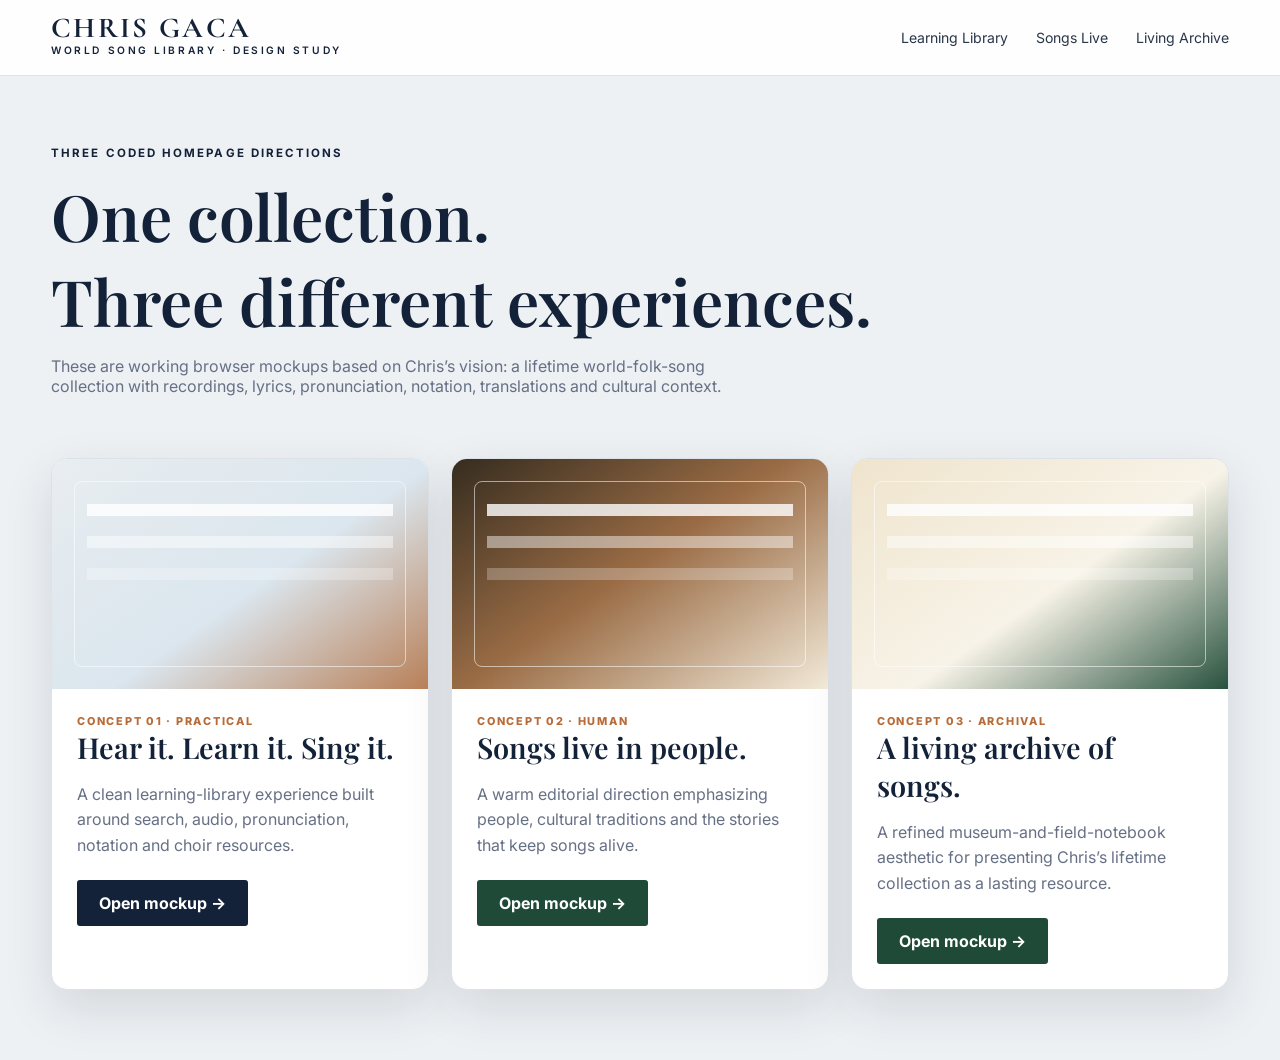
==== chris-gaca/mockups/index.html @ 8768c52c "Add Chris Gaca homepage mockups" ====
<!doctype html><html lang="en"><head><meta charset="utf-8"><meta name="viewport" content="width=device-width,initial-scale=1"><title>Chris Gaca — Homepage Mockups</title><link rel="stylesheet" href="styles.css"></head>
<body class="index-page">
<header class="topbar"><div class="brand">CHRIS GACA<span>WORLD SONG LIBRARY · DESIGN STUDY</span></div><nav class="nav"><a href="learning-library.html">Learning Library</a><a href="songs-live.html">Songs Live</a><a href="living-archive.html">Living Archive</a></nav></header>
<main class="wrap">
<section class="index-hero"><div class="kicker">Three coded homepage directions</div><h1>One collection.<br>Three different experiences.</h1><p class="section-sub">These are working browser mockups based on Chris’s vision: a lifetime world-folk-song collection with recordings, lyrics, pronunciation, notation, translations and cultural context.</p></section>
<section class="index-grid">
<article class="concept"><div class="concept-shot one"></div><div class="card-body"><div class="eyebrow">Concept 01 · Practical</div><h2>Hear it. Learn it. Sing it.</h2><p>A clean learning-library experience built around search, audio, pronunciation, notation and choir resources.</p><a class="button" href="learning-library.html">Open mockup →</a></div></article>
<article class="concept"><div class="concept-shot two"></div><div class="card-body"><div class="eyebrow">Concept 02 · Human</div><h2>Songs live in people.</h2><p>A warm editorial direction emphasizing people, cultural traditions and the stories that keep songs alive.</p><a class="button green" href="songs-live.html">Open mockup →</a></div></article>
<article class="concept"><div class="concept-shot three"></div><div class="card-body"><div class="eyebrow">Concept 03 · Archival</div><h2>A living archive of songs.</h2><p>A refined museum-and-field-notebook aesthetic for presenting Chris’s lifetime collection as a lasting resource.</p><a class="button green" href="living-archive.html">Open mockup →</a></div></article>
</section></main></body></html>
---- chris-gaca/mockups/styles.css ----
@import url('https://fonts.googleapis.com/css2?family=Cormorant+Garamond:wght@500;600;700&family=Inter:wght@400;500;600;700&family=Playfair+Display:wght@500;600;700&display=swap');

:root{
  --ink:#132238;--muted:#667085;--cream:#f6f1e6;--paper:#fbf8f1;--copper:#b86b36;
  --forest:#1f4a37;--gold:#c59b4c;--line:rgba(19,34,56,.13);--shadow:0 18px 50px rgba(20,31,45,.12);
}
*{box-sizing:border-box} html{scroll-behavior:smooth} body{margin:0;color:var(--ink);font-family:Inter,system-ui,sans-serif;background:#fff}
img{display:block;width:100%;object-fit:cover} a{color:inherit;text-decoration:none}.serif{font-family:"Playfair Display",serif}
.wrap{width:min(1180px,92vw);margin:auto}.kicker{text-transform:uppercase;letter-spacing:.18em;font-size:.72rem;font-weight:700}
.topbar{height:76px;display:flex;align-items:center;justify-content:space-between;gap:30px;padding:0 max(4vw,24px);border-bottom:1px solid var(--line);background:rgba(255,255,255,.95);position:relative;z-index:5}
.brand{font-family:"Cormorant Garamond",serif;font-size:1.8rem;line-height:.9;letter-spacing:.08em;font-weight:700}.brand span{display:block;font:600 .64rem/1.8 Inter,sans-serif;letter-spacing:.25em}
.nav{display:flex;align-items:center;gap:28px;font-size:.88rem}.nav a{opacity:.9}.nav a:hover{opacity:.55}.search-ico{font-size:1.25rem}.button{display:inline-flex;align-items:center;justify-content:center;gap:10px;border:0;border-radius:3px;background:var(--ink);color:#fff;padding:13px 22px;font-weight:700;cursor:pointer}.button.copper{background:var(--copper)}.button.green{background:var(--forest)}.button.ghost{background:transparent;color:inherit;border:1px solid currentColor}
.searchbox{display:flex;align-items:center;background:#fff;border:1px solid rgba(19,34,56,.15);border-radius:999px;overflow:hidden;box-shadow:0 9px 30px rgba(15,31,49,.08)}
.searchbox span{padding-left:18px;font-size:1.15rem}.searchbox input{border:0;outline:0;background:transparent;flex:1;padding:16px 12px;font:inherit}.searchbox button{border:0;background:var(--copper);color:#fff;width:54px;height:46px;border-radius:50%;margin:4px;cursor:pointer;font-size:1.2rem}
.chips{display:flex;gap:10px;flex-wrap:wrap}.chip{border:1px solid rgba(19,34,56,.15);background:rgba(255,255,255,.8);padding:9px 15px;border-radius:999px;font-size:.82rem}
.section{padding:58px 0}.section-title{font:600 clamp(1.8rem,3vw,2.65rem) "Playfair Display",serif;margin:0 0 10px}.section-sub{margin:0 0 26px;color:var(--muted);max-width:720px}
.card{border:1px solid var(--line);background:#fff;border-radius:10px;overflow:hidden}.card-body{padding:18px}.eyebrow{font-size:.68rem;text-transform:uppercase;letter-spacing:.16em;font-weight:800;color:var(--copper)}
.song-meta{font-size:.78rem;color:var(--muted);margin-top:5px}.small-link{font-size:.8rem;text-decoration:underline;text-underline-offset:4px}
.footer{padding:40px 0;text-align:center;font-family:"Cormorant Garamond",serif;font-size:1.45rem}

/* INDEX */
.index-page{background:#eef1f4;min-height:100vh}.index-hero{padding:70px 0 36px}.index-hero h1{font:600 clamp(2.6rem,5vw,4.7rem) "Playfair Display",serif;margin:.2em 0}.index-grid{display:grid;grid-template-columns:repeat(3,1fr);gap:22px;padding-bottom:70px}.concept{background:#fff;border-radius:16px;overflow:hidden;box-shadow:var(--shadow);border:1px solid #dde2e7}.concept-shot{height:230px;position:relative}.concept-shot.one{background:linear-gradient(145deg,#e8edf0,#dbe6ee 55%,#b88058)}.concept-shot.two{background:linear-gradient(145deg,#352c1f,#9a6c45 48%,#f2e9d8)}.concept-shot.three{background:linear-gradient(145deg,#efe4cd,#f8f3e8 55%,#28523e)}.concept-shot:before{content:"";position:absolute;inset:22px;border:1px solid rgba(255,255,255,.55);border-radius:8px}.concept-shot:after{content:"";position:absolute;left:35px;right:35px;top:45px;height:12px;background:rgba(255,255,255,.8);box-shadow:0 32px rgba(255,255,255,.45),0 64px rgba(255,255,255,.25)}.concept .card-body{padding:25px}.concept h2{font:600 1.8rem "Playfair Display",serif;margin:0 0 8px}.concept p{color:var(--muted);line-height:1.6}.concept .button{margin-top:6px}

/* LEARNING */
.learning{background:#f7f8f8}.learning .hero{background:linear-gradient(90deg,rgba(249,250,249,.98) 0%,rgba(249,250,249,.92) 44%,rgba(249,250,249,.16) 76%),url('https://images.unsplash.com/photo-1470770841072-f978cf4d019e?auto=format&fit=crop&w=1800&q=85') center/cover;min-height:310px;padding:42px 0}
.learning .hero h1{font:600 clamp(2.8rem,5vw,4.8rem) "Playfair Display",serif;margin:10px 0 12px;letter-spacing:-.04em}.learning .hero p{font-size:1.08rem;max-width:570px;line-height:1.55}.learning .hero .searchbox{max-width:720px;margin:20px 0 14px}.filter-row{display:flex;gap:12px;flex-wrap:wrap}
.learning-dashboard{margin-top:-18px;position:relative;z-index:2}.song-player{display:grid;grid-template-columns:31% 45% 24%;background:#fff;border:1px solid var(--line);border-radius:12px;overflow:hidden;box-shadow:var(--shadow)}.feature-photo{min-height:210px;background:linear-gradient(0deg,rgba(5,16,32,.65),transparent 60%),url('https://images.unsplash.com/photo-1501785888041-af3ef285b470?auto=format&fit=crop&w=900&q=80') center/cover;display:flex;align-items:flex-end;padding:24px;color:#fff}.feature-photo h2{font:600 2.4rem "Playfair Display",serif;margin:4px 0}.audio-panel{padding:24px;border-right:1px solid var(--line)}.tabs{display:flex;gap:22px;font-size:.78rem;border-bottom:1px solid var(--line);padding-bottom:12px}.wave{height:80px;margin:22px 0;background:
linear-gradient(90deg,transparent 0 1%,#315b77 1% 2%,transparent 2% 3%,#315b77 3% 4%,transparent 4% 5%);
background-size:10px 100%;mask:linear-gradient(to bottom,transparent 0 18%,#000 35% 65%,transparent 82%)}.playline{display:flex;align-items:center;gap:12px}.playbtn{width:52px;height:52px;border-radius:50%;display:grid;place-items:center;background:var(--ink);color:#fff;font-size:1.2rem}.lyrics-panel{padding:24px;background:#f7f5f0}.lyrics-panel h3{font:600 1.1rem "Playfair Display",serif;margin-top:0}.lyrics-lines{font-family:"Cormorant Garamond",serif;font-size:1.35rem;line-height:1.45}
.trio{display:grid;grid-template-columns:repeat(3,1fr);gap:14px;margin:16px 0}.tool-card{min-height:130px;padding:22px;border-radius:10px;border:1px solid var(--line);background:#fff}.tool-card h3{font:600 1.15rem "Playfair Display",serif;margin:0 0 8px}.lower-grid{display:grid;grid-template-columns:1.1fr 1.1fr .8fr;gap:16px}.listbox,.traditions,.quote-card{background:#fff;border:1px solid var(--line);border-radius:10px;padding:22px}.songrow{display:flex;align-items:center;gap:12px;padding:10px 0;border-bottom:1px solid var(--line)}.songrow:last-child{border-bottom:0}.thumb{width:58px;height:42px;border-radius:5px;object-fit:cover}.rounds{display:grid;grid-template-columns:repeat(4,1fr);gap:14px}.rounds figure{margin:0;text-align:center;font-size:.75rem}.rounds img{width:64px;height:64px;border-radius:50%;margin:0 auto 7px}.quote-card{display:flex;flex-direction:column;justify-content:center;font:italic 1.35rem "Cormorant Garamond",serif;background:linear-gradient(145deg,#fff,#f2efe8)}

/* LIVE */
.live{background:#f8f5ed}.live .hero{min-height:500px;color:#fff;background:linear-gradient(90deg,rgba(17,27,20,.82),rgba(17,27,20,.22)),url('https://images.unsplash.com/photo-1529156069898-49953e39b3ac?auto=format&fit=crop&w=1800&q=85') center/cover;display:flex;align-items:center}.live .hero-content{width:min(1180px,92vw);margin:auto}.live .hero h1{font:600 clamp(3.5rem,7vw,6.8rem)/.91 "Playfair Display",serif;margin:14px 0 18px;max-width:610px}.live .hero p{max-width:610px;font:500 1.08rem/1.7 "Cormorant Garamond",serif;font-size:1.3rem}.live .hero .searchbox{max-width:560px;margin-top:25px}.live .hero .searchbox input{color:#17251c}
.live-strip{display:grid;grid-template-columns:repeat(4,1fr);background:#fff}.live-strip article{display:grid;grid-template-columns:92px 1fr;gap:16px;padding:22px;border-right:1px solid var(--line);align-items:center}.live-strip img{height:78px;border-radius:4px}.live-strip h3{font:600 1.15rem "Playfair Display",serif;margin:0 0 5px}.live-strip p{font-size:.78rem;color:var(--muted);margin:0}
.editorial{display:grid;grid-template-columns:1.1fr .9fr;margin-top:0}.feature-story{min-height:330px;color:#fff;padding:46px;background:linear-gradient(90deg,rgba(25,60,44,.95) 0 42%,rgba(25,60,44,.15) 70%),url('https://images.unsplash.com/photo-1493225457124-a3eb161ffa5f?auto=format&fit=crop&w=1200&q=85') center/cover}.feature-story h2{font:600 2.9rem "Playfair Display",serif;margin:12px 0}.story-panel{display:grid;grid-template-columns:1fr 1fr;background:#fff}.story-copy{padding:44px}.story-copy h2{font:600 2.2rem "Playfair Display",serif}.story-panel img{height:100%;min-height:330px}.country-grid{display:grid;grid-template-columns:repeat(6,1fr);gap:10px}.country-grid article{position:relative;height:135px;overflow:hidden}.country-grid img{height:100%}.country-grid span{position:absolute;inset:auto 0 0;background:linear-gradient(transparent,rgba(10,20,14,.8));padding:38px 10px 10px;color:#fff;text-align:center;text-transform:uppercase;font-size:.67rem;letter-spacing:.14em}

/* ARCHIVE */
.archive{background:#f4efe2;color:#21251f}.archive .topbar{background:#faf7ef}.archive-hero{min-height:410px;display:grid;grid-template-columns:42% 58%;border-bottom:1px solid rgba(37,52,43,.18)}.archive-copy{padding:54px 7vw;background:linear-gradient(90deg,#f6f0e3 85%,rgba(246,240,227,.7))}.archive-copy h1{font:600 clamp(3rem,5vw,5.1rem)/.95 "Playfair Display",serif;margin:12px 0 20px;letter-spacing:-.035em}.archive-copy p{font:500 1.2rem/1.55 "Cormorant Garamond",serif;font-size:1.4rem}.archive-stats{display:grid;grid-template-columns:repeat(3,1fr);gap:18px;margin-top:28px;padding-top:22px;border-top:1px solid rgba(37,52,43,.18);font-size:.68rem;text-transform:uppercase;letter-spacing:.13em}
.collage{display:grid;grid-template-columns:1.15fr .85fr;grid-template-rows:1fr 1fr;gap:0;background:#dfd2b8;position:relative;overflow:hidden}.collage .c1{grid-row:1/3;background:url('https://images.unsplash.com/photo-1464822759023-fed622ff2c3b?auto=format&fit=crop&w=900&q=80') center/cover}.collage .c2{background:url('https://images.unsplash.com/photo-1545569341-9eb8b30979d9?auto=format&fit=crop&w=700&q=80') center/cover;filter:sepia(.18)}.collage .c3{background:linear-gradient(rgba(255,248,229,.85),rgba(255,248,229,.85)),repeating-linear-gradient(45deg,#426551 0 8px,#d8c18b 8px 16px);display:flex;align-items:center;justify-content:center;padding:30px;font:italic 1.6rem "Cormorant Garamond",serif;text-align:center}
.archive .section{padding:38px 0}.archive-cards{display:grid;grid-template-columns:repeat(4,1fr);gap:13px}.archive-cards img{height:145px}.archive-cards h3{font:600 1.25rem "Playfair Display",serif;margin:8px 0}.archive-cards p{font:500 1rem/1.45 "Cormorant Garamond",serif}.archive-grid{display:grid;grid-template-columns:1.1fr .9fr;gap:24px}.region-row{display:grid;grid-template-columns:repeat(3,1fr);gap:10px}.region-tile{height:140px;position:relative;border-radius:3px;overflow:hidden}.region-tile img{height:100%}.region-tile span{position:absolute;inset:auto 0 0;padding:36px 12px 12px;color:#fff;background:linear-gradient(transparent,rgba(20,58,42,.92));font:600 1.05rem "Playfair Display",serif}.lang-grid{display:grid;grid-template-columns:repeat(2,1fr);border:1px solid rgba(37,52,43,.18)}.lang-grid div{padding:13px 15px;border-right:1px solid rgba(37,52,43,.13);border-bottom:1px solid rgba(37,52,43,.13);font:600 1.1rem "Cormorant Garamond",serif}.collection-row{display:grid;grid-template-columns:repeat(3,1fr);gap:12px}.collection-row article{background:#faf7ef;border:1px solid rgba(37,52,43,.16)}.collection-row img{height:110px}.collection-row div{padding:14px}.collection-row h3{font:600 1.08rem "Playfair Display",serif;margin:0 0 5px}.archive .footer{background:#174536;color:#f4e7c4;margin-top:34px}

@media(max-width:900px){
 .nav{display:none}.index-grid,.archive-cards{grid-template-columns:1fr}.song-player{grid-template-columns:1fr}.audio-panel{border-right:0}.trio,.lower-grid,.live-strip,.editorial,.archive-grid{grid-template-columns:1fr}.live-strip article{border-bottom:1px solid var(--line)}.country-grid{grid-template-columns:repeat(3,1fr)}.archive-hero{grid-template-columns:1fr}.collage{min-height:320px}.region-row,.collection-row{grid-template-columns:1fr}.rounds{grid-template-columns:repeat(2,1fr)}.learning .hero{background-position:70% center}
}
@media(max-width:600px){
 .topbar{height:66px}.brand{font-size:1.45rem}.section{padding:36px 0}.live .hero h1{font-size:3.3rem}.country-grid{grid-template-columns:repeat(2,1fr)}.feature-story{padding:32px}.story-panel{grid-template-columns:1fr}.archive-copy{padding:38px 6vw}.archive-stats{grid-template-columns:1fr}.collage{grid-template-columns:1fr 1fr}.index-grid{grid-template-columns:1fr}
}
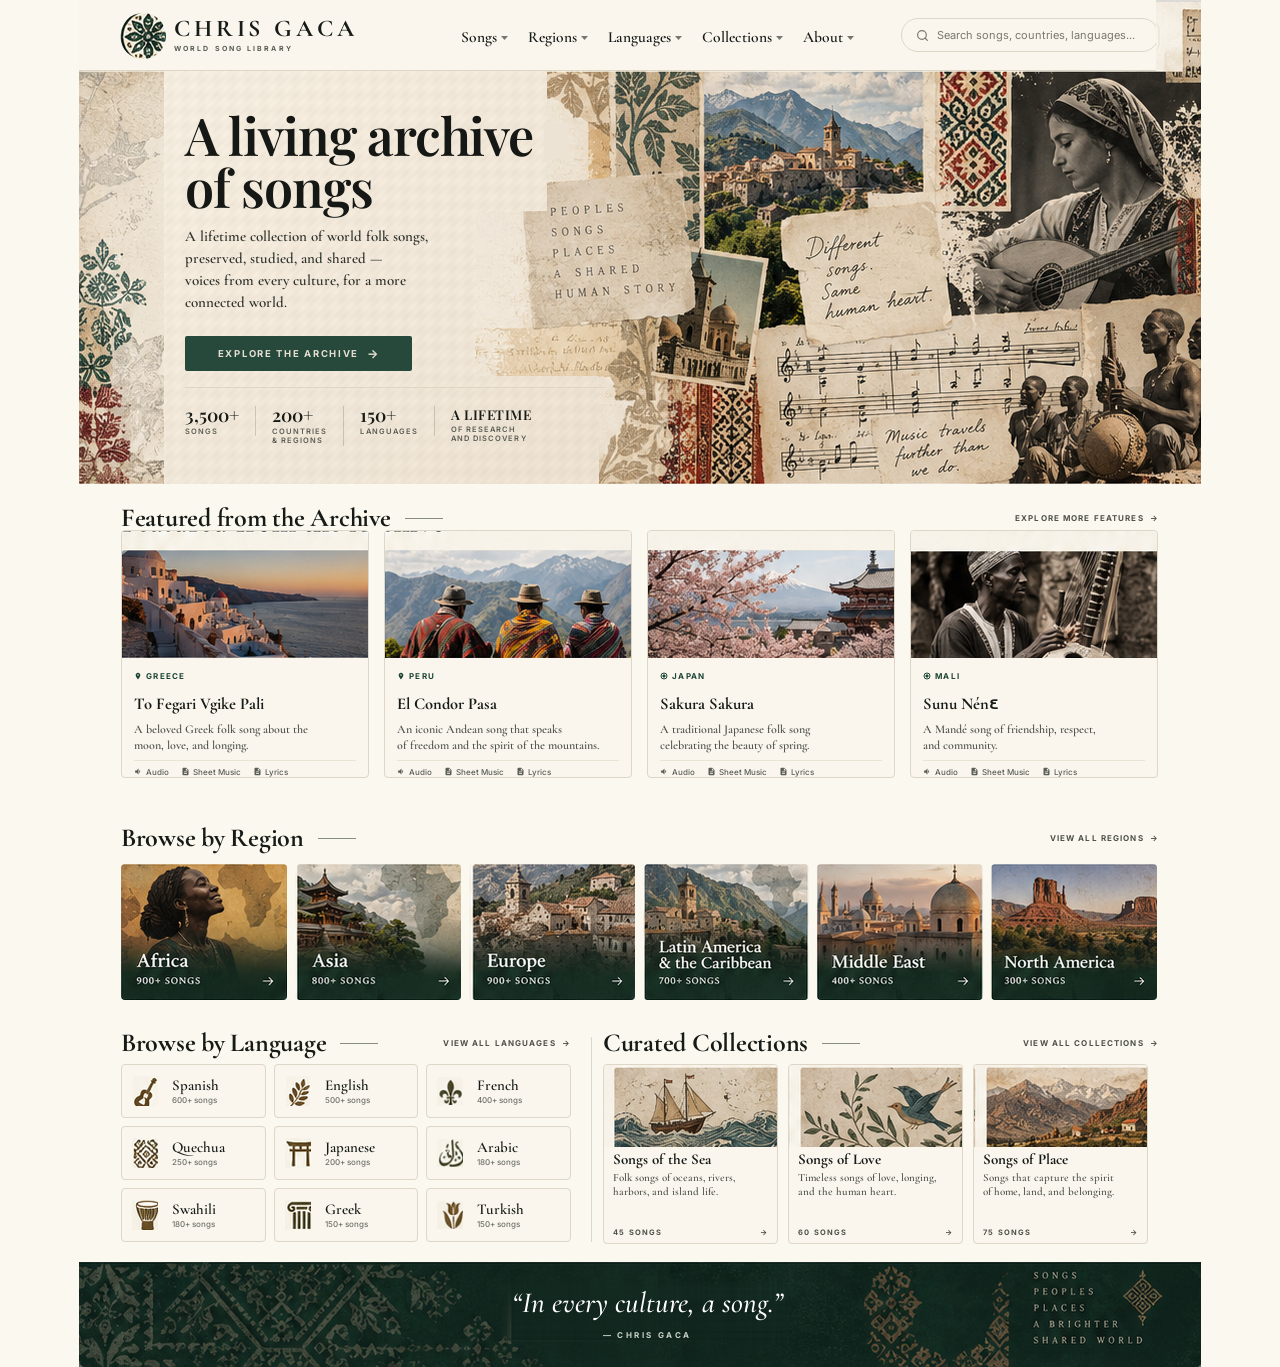
==== commit 13e65300: "feat(chris-gaca): pixel-perfect living archive homepage mockup implementation" ====
--- a/chris-gaca/mockups/index.html
+++ b/chris-gaca/mockups/index.html
@@ -1,11 +1,335 @@
-
-<!doctype html><html lang="en"><head><meta charset="utf-8"><meta name="viewport" content="width=device-width,initial-scale=1"><title>Chris Gaca — Homepage Mockups</title><link rel="stylesheet" href="styles.css"></head>
-<body class="index-page">
-<header class="topbar"><div class="brand">CHRIS GACA<span>WORLD SONG LIBRARY · DESIGN STUDY</span></div><nav class="nav"><a href="learning-library.html">Learning Library</a><a href="songs-live.html">Songs Live</a><a href="living-archive.html">Living Archive</a></nav></header>
-<main class="wrap">
-<section class="index-hero"><div class="kicker">Three coded homepage directions</div><h1>One collection.<br>Three different experiences.</h1><p class="section-sub">These are working browser mockups based on Chris’s vision: a lifetime world-folk-song collection with recordings, lyrics, pronunciation, notation, translations and cultural context.</p></section>
-<section class="index-grid">
-<article class="concept"><div class="concept-shot one"></div><div class="card-body"><div class="eyebrow">Concept 01 · Practical</div><h2>Hear it. Learn it. Sing it.</h2><p>A clean learning-library experience built around search, audio, pronunciation, notation and choir resources.</p><a class="button" href="learning-library.html">Open mockup →</a></div></article>
-<article class="concept"><div class="concept-shot two"></div><div class="card-body"><div class="eyebrow">Concept 02 · Human</div><h2>Songs live in people.</h2><p>A warm editorial direction emphasizing people, cultural traditions and the stories that keep songs alive.</p><a class="button green" href="songs-live.html">Open mockup →</a></div></article>
-<article class="concept"><div class="concept-shot three"></div><div class="card-body"><div class="eyebrow">Concept 03 · Archival</div><h2>A living archive of songs.</h2><p>A refined museum-and-field-notebook aesthetic for presenting Chris’s lifetime collection as a lasting resource.</p><a class="button green" href="living-archive.html">Open mockup →</a></div></article>
-</section></main></body></html>+<!doctype html>
+<html lang="en">
+<head>
+  <meta charset="UTF-8" />
+  <meta name="viewport" content="width=device-width, initial-scale=1.0" />
+  <title>Chris Gaca — World Song Library</title>
+  <link rel="preconnect" href="https://fonts.googleapis.com">
+  <link rel="preconnect" href="https://fonts.gstatic.com" crossorigin>
+  <link href="https://fonts.googleapis.com/css2?family=Cormorant+Garamond:ital,wght@0,400;0,500;0,600;0,700;1,400;1,500;1,600&family=Inter:wght@400;500;600;700&family=Playfair+Display:ital,wght@0,400;0,500;0,600;0,700;1,400&display=swap" rel="stylesheet">
+  <link rel="stylesheet" href="style.css" />
+</head>
+<body>
+  <div class="page">
+    <header class="topbar">
+      <div class="brand-wrap">
+        <img class="logo-img" src="assets/logo.png" alt="Chris Gaca Logo" />
+        <div class="brand">
+          <div class="brand-main">CHRIS GACA</div>
+          <div class="brand-sub">WORLD SONG LIBRARY</div>
+        </div>
+      </div>
+      <nav class="nav">
+        <a href="#">Songs <svg class="chevron" width="7" height="4" viewBox="0 0 7 4" fill="currentColor"><path d="M0 0l3.5 4L7 0z"/></svg></a>
+        <a href="#">Regions <svg class="chevron" width="7" height="4" viewBox="0 0 7 4" fill="currentColor"><path d="M0 0l3.5 4L7 0z"/></svg></a>
+        <a href="#">Languages <svg class="chevron" width="7" height="4" viewBox="0 0 7 4" fill="currentColor"><path d="M0 0l3.5 4L7 0z"/></svg></a>
+        <a href="#">Collections <svg class="chevron" width="7" height="4" viewBox="0 0 7 4" fill="currentColor"><path d="M0 0l3.5 4L7 0z"/></svg></a>
+        <a href="#">About <svg class="chevron" width="7" height="4" viewBox="0 0 7 4" fill="currentColor"><path d="M0 0l3.5 4L7 0z"/></svg></a>
+      </nav>
+      <div class="search">
+        <svg class="search-icon" width="13" height="13" viewBox="0 0 24 24" fill="none" stroke="currentColor" stroke-width="2.2" stroke-linecap="round" stroke-linejoin="round">
+          <circle cx="11" cy="11" r="8"></circle>
+          <line x1="21" y1="21" x2="16.65" y2="16.65"></line>
+        </svg>
+        <span>Search songs, countries, languages...</span>
+      </div>
+      <img class="topbar-stamp" src="assets/topbar_stamp.png" alt="" aria-hidden="true" />
+    </header>
+
+    <section class="hero">
+      <div class="hero-content">
+        <h1>A living archive<br>of songs</h1>
+        <p>A lifetime collection of world folk songs,<br>preserved, studied, and shared —<br>voices from every culture, for a more<br>connected world.</p>
+        <a href="#" class="cta">EXPLORE THE ARCHIVE &nbsp; <span class="arrow">→</span></a>
+      </div>
+      <div class="hero-stats">
+        <div class="stat-item">
+          <strong>3,500+</strong>
+          <span>SONGS</span>
+        </div>
+        <div class="stat-item">
+          <strong>200+</strong>
+          <span>COUNTRIES<br>&amp; REGIONS</span>
+        </div>
+        <div class="stat-item">
+          <strong>150+</strong>
+          <span>LANGUAGES</span>
+        </div>
+        <div class="stat-item">
+          <strong>A LIFETIME</strong>
+          <span>OF RESEARCH<br>AND DISCOVERY</span>
+        </div>
+      </div>
+    </section>
+
+    <main class="content">
+      <!-- Section 1: Featured from the Archive -->
+      <section class="section section-featured">
+        <div class="section-head">
+          <h2>Featured from the Archive</h2>
+          <div class="rule"></div>
+          <a href="#" class="more-link">EXPLORE MORE FEATURES &nbsp;→</a>
+        </div>
+        <div class="cards cards-4">
+          <article class="song-card">
+            <div class="card-img-wrap">
+              <img src="assets/featured_greece.png" alt="Greece featured song" />
+            </div>
+            <div class="card-body">
+              <div class="eyebrow">
+                <svg class="meta-icon" width="8" height="10" viewBox="0 0 24 24" fill="#1b4434"><path d="M12 2C8.13 2 5 5.13 5 9c0 5.25 7 13 7 13s7-7.75 7-13c0-3.87-3.13-7-7-7zm0 9.5c-1.38 0-2.5-1.12-2.5-2.5s1.12-2.5 2.5-2.5 2.5 1.12 2.5 2.5-1.12 2.5-2.5 2.5z"/></svg>
+                <span>GREECE</span>
+              </div>
+              <h3>To Fegari Vgike Pali</h3>
+              <p>A beloved Greek folk song about the<br>moon, love, and longing.</p>
+              <div class="meta">
+                <span class="meta-item"><svg class="meta-icon" width="9" height="9" viewBox="0 0 24 24" fill="currentColor"><path d="M3 9v6h4l5 5V4L7 9H3zm13.5 3c0-1.77-1.02-3.29-2.5-4.03v8.05c1.48-.73 2.5-2.25 2.5-4.02z"/></svg> Audio</span>
+                <span class="meta-item"><svg class="meta-icon" width="9" height="9" viewBox="0 0 24 24" fill="currentColor"><path d="M14 2H6c-1.1 0-1.99.9-1.99 2L4 20c0 1.1.89 2 1.99 2H18c1.1 0 2-.9 2-2V8l-6-6zm2 16H8v-2h8v2zm0-4H8v-2h8v2zm-3-5V3.5L18.5 9H13z"/></svg> Sheet Music</span>
+                <span class="meta-item"><svg class="meta-icon" width="9" height="9" viewBox="0 0 24 24" fill="currentColor"><path d="M14 2H6c-1.1 0-1.99.9-1.99 2L4 20c0 1.1.89 2 1.99 2H18c1.1 0 2-.9 2-2V8l-6-6zm2 16H8v-2h8v2zm0-4H8v-2h8v2zm-3-5V3.5L18.5 9H13z"/></svg> Lyrics</span>
+              </div>
+            </div>
+          </article>
+          <article class="song-card">
+            <div class="card-img-wrap">
+              <img src="assets/featured_peru.png" alt="Peru featured song" />
+            </div>
+            <div class="card-body">
+              <div class="eyebrow">
+                <svg class="meta-icon" width="8" height="10" viewBox="0 0 24 24" fill="#1b4434"><path d="M12 2C8.13 2 5 5.13 5 9c0 5.25 7 13 7 13s7-7.75 7-13c0-3.87-3.13-7-7-7zm0 9.5c-1.38 0-2.5-1.12-2.5-2.5s1.12-2.5 2.5-2.5 2.5 1.12 2.5 2.5-1.12 2.5-2.5 2.5z"/></svg>
+                <span>PERU</span>
+              </div>
+              <h3>El Condor Pasa</h3>
+              <p>An iconic Andean song that speaks<br>of freedom and the spirit of the mountains.</p>
+              <div class="meta">
+                <span class="meta-item"><svg class="meta-icon" width="9" height="9" viewBox="0 0 24 24" fill="currentColor"><path d="M3 9v6h4l5 5V4L7 9H3zm13.5 3c0-1.77-1.02-3.29-2.5-4.03v8.05c1.48-.73 2.5-2.25 2.5-4.02z"/></svg> Audio</span>
+                <span class="meta-item"><svg class="meta-icon" width="9" height="9" viewBox="0 0 24 24" fill="currentColor"><path d="M14 2H6c-1.1 0-1.99.9-1.99 2L4 20c0 1.1.89 2 1.99 2H18c1.1 0 2-.9 2-2V8l-6-6zm2 16H8v-2h8v2zm0-4H8v-2h8v2zm-3-5V3.5L18.5 9H13z"/></svg> Sheet Music</span>
+                <span class="meta-item"><svg class="meta-icon" width="9" height="9" viewBox="0 0 24 24" fill="currentColor"><path d="M14 2H6c-1.1 0-1.99.9-1.99 2L4 20c0 1.1.89 2 1.99 2H18c1.1 0 2-.9 2-2V8l-6-6zm2 16H8v-2h8v2zm0-4H8v-2h8v2zm-3-5V3.5L18.5 9H13z"/></svg> Lyrics</span>
+              </div>
+            </div>
+          </article>
+          <article class="song-card">
+            <div class="card-img-wrap">
+              <img src="assets/featured_japan.png" alt="Japan featured song" />
+            </div>
+            <div class="card-body">
+              <div class="eyebrow">
+                <svg class="meta-icon" width="8" height="8" viewBox="0 0 24 24" fill="none" stroke="#1b4434" stroke-width="3"><circle cx="12" cy="12" r="9"/><circle cx="12" cy="12" r="3.5" fill="#1b4434"/></svg>
+                <span>JAPAN</span>
+              </div>
+              <h3>Sakura Sakura</h3>
+              <p>A traditional Japanese folk song<br>celebrating the beauty of spring.</p>
+              <div class="meta">
+                <span class="meta-item"><svg class="meta-icon" width="9" height="9" viewBox="0 0 24 24" fill="currentColor"><path d="M3 9v6h4l5 5V4L7 9H3zm13.5 3c0-1.77-1.02-3.29-2.5-4.03v8.05c1.48-.73 2.5-2.25 2.5-4.02z"/></svg> Audio</span>
+                <span class="meta-item"><svg class="meta-icon" width="9" height="9" viewBox="0 0 24 24" fill="currentColor"><path d="M14 2H6c-1.1 0-1.99.9-1.99 2L4 20c0 1.1.89 2 1.99 2H18c1.1 0 2-.9 2-2V8l-6-6zm2 16H8v-2h8v2zm0-4H8v-2h8v2zm-3-5V3.5L18.5 9H13z"/></svg> Sheet Music</span>
+                <span class="meta-item"><svg class="meta-icon" width="9" height="9" viewBox="0 0 24 24" fill="currentColor"><path d="M14 2H6c-1.1 0-1.99.9-1.99 2L4 20c0 1.1.89 2 1.99 2H18c1.1 0 2-.9 2-2V8l-6-6zm2 16H8v-2h8v2zm0-4H8v-2h8v2zm-3-5V3.5L18.5 9H13z"/></svg> Lyrics</span>
+              </div>
+            </div>
+          </article>
+          <article class="song-card">
+            <div class="card-img-wrap">
+              <img src="assets/featured_mali.png" alt="Mali featured song" />
+            </div>
+            <div class="card-body">
+              <div class="eyebrow">
+                <svg class="meta-icon" width="8" height="8" viewBox="0 0 24 24" fill="none" stroke="#1b4434" stroke-width="3"><circle cx="12" cy="12" r="9"/><circle cx="12" cy="12" r="3.5" fill="#1b4434"/></svg>
+                <span>MALI</span>
+              </div>
+              <h3>Sunu Nénɛ</h3>
+              <p>A Mandé song of friendship, respect,<br>and community.</p>
+              <div class="meta">
+                <span class="meta-item"><svg class="meta-icon" width="9" height="9" viewBox="0 0 24 24" fill="currentColor"><path d="M3 9v6h4l5 5V4L7 9H3zm13.5 3c0-1.77-1.02-3.29-2.5-4.03v8.05c1.48-.73 2.5-2.25 2.5-4.02z"/></svg> Audio</span>
+                <span class="meta-item"><svg class="meta-icon" width="9" height="9" viewBox="0 0 24 24" fill="currentColor"><path d="M14 2H6c-1.1 0-1.99.9-1.99 2L4 20c0 1.1.89 2 1.99 2H18c1.1 0 2-.9 2-2V8l-6-6zm2 16H8v-2h8v2zm0-4H8v-2h8v2zm-3-5V3.5L18.5 9H13z"/></svg> Sheet Music</span>
+                <span class="meta-item"><svg class="meta-icon" width="9" height="9" viewBox="0 0 24 24" fill="currentColor"><path d="M14 2H6c-1.1 0-1.99.9-1.99 2L4 20c0 1.1.89 2 1.99 2H18c1.1 0 2-.9 2-2V8l-6-6zm2 16H8v-2h8v2zm0-4H8v-2h8v2zm-3-5V3.5L18.5 9H13z"/></svg> Lyrics</span>
+              </div>
+            </div>
+          </article>
+        </div>
+      </section>
+
+      <!-- Section 2: Browse by Region -->
+      <section class="section section-regions">
+        <div class="section-head">
+          <h2>Browse by Region</h2>
+          <div class="rule"></div>
+          <a href="#" class="more-link">VIEW ALL REGIONS &nbsp;→</a>
+        </div>
+        <div class="cards cards-6 regions">
+          <a class="region-card" href="#">
+            <img src="assets/region_target_africa.png" alt="Africa" />
+            <div class="region-overlay">
+              <span class="region-title">Africa</span>
+              <div class="region-sub"><span>900+ SONGS</span> <span class="arrow">→</span></div>
+            </div>
+          </a>
+          <a class="region-card" href="#">
+            <img src="assets/region_target_asia.png" alt="Asia" />
+            <div class="region-overlay">
+              <span class="region-title">Asia</span>
+              <div class="region-sub"><span>800+ SONGS</span> <span class="arrow">→</span></div>
+            </div>
+          </a>
+          <a class="region-card" href="#">
+            <img src="assets/region_target_europe.png" alt="Europe" />
+            <div class="region-overlay">
+              <span class="region-title">Europe</span>
+              <div class="region-sub"><span>900+ SONGS</span> <span class="arrow">→</span></div>
+            </div>
+          </a>
+          <a class="region-card" href="#">
+            <img src="assets/region_target_latin_america.png" alt="Latin America & the Caribbean" />
+            <div class="region-overlay">
+              <span class="region-title multi-line">Latin America<br>&amp; the Caribbean</span>
+              <div class="region-sub"><span>700+ SONGS</span> <span class="arrow">→</span></div>
+            </div>
+          </a>
+          <a class="region-card" href="#">
+            <img src="assets/region_target_middle_east.png" alt="Middle East" />
+            <div class="region-overlay">
+              <span class="region-title">Middle East</span>
+              <div class="region-sub"><span>400+ SONGS</span> <span class="arrow">→</span></div>
+            </div>
+          </a>
+          <a class="region-card" href="#">
+            <img src="assets/region_target_north_america.png" alt="North America" />
+            <div class="region-overlay">
+              <span class="region-title">North America</span>
+              <div class="region-sub"><span>300+ SONGS</span> <span class="arrow">→</span></div>
+            </div>
+          </a>
+        </div>
+      </section>
+
+      <!-- Section 3: Lower Split (Language & Collections) -->
+      <section class="section bottom-grid">
+        <div class="bottom-left">
+          <div class="section-head">
+            <h2>Browse by Language</h2>
+            <div class="rule"></div>
+            <a href="#" class="more-link">VIEW ALL LANGUAGES &nbsp;→</a>
+          </div>
+          <div class="language-grid">
+            <div class="lang-cell">
+              <img class="lang-icon" src="assets/icon_spanish.png" alt="Spanish icon" />
+              <div class="lang-info">
+                <span class="lang-name">Spanish</span>
+                <span class="lang-count">600+ songs</span>
+              </div>
+            </div>
+            <div class="lang-cell">
+              <img class="lang-icon" src="assets/icon_english.png" alt="English icon" />
+              <div class="lang-info">
+                <span class="lang-name">English</span>
+                <span class="lang-count">500+ songs</span>
+              </div>
+            </div>
+            <div class="lang-cell">
+              <img class="lang-icon" src="assets/icon_french.png" alt="French icon" />
+              <div class="lang-info">
+                <span class="lang-name">French</span>
+                <span class="lang-count">400+ songs</span>
+              </div>
+            </div>
+            <div class="lang-cell">
+              <img class="lang-icon" src="assets/icon_quechua.png" alt="Quechua icon" />
+              <div class="lang-info">
+                <span class="lang-name">Quechua</span>
+                <span class="lang-count">250+ songs</span>
+              </div>
+            </div>
+            <div class="lang-cell">
+              <img class="lang-icon" src="assets/icon_japanese.png" alt="Japanese icon" />
+              <div class="lang-info">
+                <span class="lang-name">Japanese</span>
+                <span class="lang-count">200+ songs</span>
+              </div>
+            </div>
+            <div class="lang-cell">
+              <img class="lang-icon" src="assets/icon_arabic.png" alt="Arabic icon" />
+              <div class="lang-info">
+                <span class="lang-name">Arabic</span>
+                <span class="lang-count">180+ songs</span>
+              </div>
+            </div>
+            <div class="lang-cell">
+              <img class="lang-icon" src="assets/icon_swahili.png" alt="Swahili icon" />
+              <div class="lang-info">
+                <span class="lang-name">Swahili</span>
+                <span class="lang-count">180+ songs</span>
+              </div>
+            </div>
+            <div class="lang-cell">
+              <img class="lang-icon" src="assets/icon_greek.png" alt="Greek icon" />
+              <div class="lang-info">
+                <span class="lang-name">Greek</span>
+                <span class="lang-count">150+ songs</span>
+              </div>
+            </div>
+            <div class="lang-cell">
+              <img class="lang-icon" src="assets/icon_turkish.png" alt="Turkish icon" />
+              <div class="lang-info">
+                <span class="lang-name">Turkish</span>
+                <span class="lang-count">150+ songs</span>
+              </div>
+            </div>
+          </div>
+        </div>
+
+        <div class="v-divider"></div>
+
+        <div class="bottom-right">
+          <div class="section-head">
+            <h2>Curated Collections</h2>
+            <div class="rule"></div>
+            <a href="#" class="more-link">VIEW ALL COLLECTIONS &nbsp;→</a>
+          </div>
+          <div class="cards cards-3 collections">
+            <article class="collection-card">
+              <div class="coll-img-wrap">
+                <img src="assets/collection_songs_of_the_sea.png" alt="Songs of the Sea" />
+              </div>
+              <div class="coll-body">
+                <h3>Songs of the Sea</h3>
+                <p>Folk songs of oceans, rivers,<br>harbors, and island life.</p>
+                <div class="coll-foot">
+                  <span>45 SONGS</span> <span class="arrow">→</span>
+                </div>
+              </div>
+            </article>
+            <article class="collection-card">
+              <div class="coll-img-wrap">
+                <img src="assets/collection_songs_of_love.png" alt="Songs of Love" />
+              </div>
+              <div class="coll-body">
+                <h3>Songs of Love</h3>
+                <p>Timeless songs of love, longing,<br>and the human heart.</p>
+                <div class="coll-foot">
+                  <span>60 SONGS</span> <span class="arrow">→</span>
+                </div>
+              </div>
+            </article>
+            <article class="collection-card">
+              <div class="coll-img-wrap">
+                <img src="assets/collection_songs_of_place.png" alt="Songs of Place" />
+              </div>
+              <div class="coll-body">
+                <h3>Songs of Place</h3>
+                <p>Songs that capture the spirit<br>of home, land, and belonging.</p>
+                <div class="coll-foot">
+                  <span>75 SONGS</span> <span class="arrow">→</span>
+                </div>
+              </div>
+            </article>
+          </div>
+        </div>
+      </section>
+    </main>
+
+    <footer class="footer">
+      <div class="footer-center">
+        <div class="quote">“In every culture, a song.”</div>
+        <div class="attribution">— CHRIS GACA</div>
+      </div>
+    </footer>
+  </div>
+</body>
+</html>
--- a/chris-gaca/mockups/style.css
+++ b/chris-gaca/mockups/style.css
@@ -0,0 +1,732 @@
+:root {
+  --page: #fbf8ef;
+  --paper: #faf6ee;
+  --ink: #171b17;
+  --muted: #5e6158;
+  --green: #26493b;
+  --gold: #ebdcb9;
+  --border: #ded6c6;
+  --line: #888d84;
+}
+
+* {
+  box-sizing: border-box;
+}
+
+body {
+  margin: 0;
+  padding: 0;
+  background: #fbf8ef;
+  color: var(--ink);
+  font-family: Inter, -apple-system, BlinkMacSystemFont, "Segoe UI", Roboto, sans-serif;
+  -webkit-font-smoothing: antialiased;
+}
+
+a {
+  text-decoration: none;
+  color: inherit;
+}
+
+img {
+  display: block;
+  max-width: 100%;
+}
+
+.page {
+  width: 1122px;
+  max-width: 1122px;
+  margin: 0 auto;
+  background: var(--page);
+  overflow: hidden;
+}
+
+/* TOPBAR */
+.topbar {
+  height: 71px;
+  display: flex;
+  align-items: center;
+  padding: 0 42px;
+  background: #faf6ee;
+  border-bottom: 1px solid #ddd5c5;
+  position: relative;
+}
+
+.brand-wrap {
+  display: flex;
+  align-items: center;
+  gap: 8px;
+  margin-left: -1px;
+}
+
+.logo-img {
+  width: 46px;
+  height: 46px;
+  border-radius: 50%;
+  margin-top: 2px;
+}
+
+.brand {
+  display: flex;
+  flex-direction: column;
+  justify-content: center;
+}
+
+.brand-main {
+  font-family: 'Cormorant Garamond', Georgia, serif;
+  font-size: 24px;
+  font-weight: 700;
+  letter-spacing: 0.16em;
+  color: #171b17;
+  line-height: 1;
+}
+
+.brand-sub {
+  font-family: Inter, sans-serif;
+  font-size: 7px;
+  font-weight: 700;
+  letter-spacing: 0.3em;
+  color: #5a5d54;
+  margin-top: 3px;
+}
+
+.nav {
+  position: absolute;
+  left: 382px;
+  top: 28px;
+  display: flex;
+  align-items: center;
+  gap: 20px;
+  font-family: 'Cormorant Garamond', Georgia, serif;
+  font-size: 15.5px;
+  font-weight: 600;
+  color: #171b17;
+}
+
+.nav a {
+  display: inline-flex;
+  align-items: center;
+  gap: 4px;
+}
+
+.nav .chevron {
+  color: #555850;
+  opacity: 0.8;
+  transform: translateY(1px);
+}
+
+.search {
+  position: absolute;
+  right: 42px;
+  top: 18px;
+  width: 258px;
+  height: 34px;
+  background: #faf6ee;
+  border: 1px solid #ded7c7;
+  border-radius: 17px;
+  display: flex;
+  align-items: center;
+  padding: 0 14px;
+  gap: 8px;
+  font-family: Inter, sans-serif;
+  font-size: 11px;
+  color: #7a776c;
+}
+
+.search-icon {
+  stroke: #7a776c;
+  flex-shrink: 0;
+}
+
+.topbar-stamp {
+  position: absolute;
+  right: 0;
+  top: 0;
+  width: 45px;
+  height: 71px;
+  pointer-events: none;
+}
+
+/* HERO */
+.hero {
+  height: 413px;
+  position: relative;
+  background: #faf6ee url('assets/hero_bg_clean.png') no-repeat top left / 1122px 413px;
+  padding: 0 42px 0 106px;
+  display: flex;
+  flex-direction: column;
+  justify-content: flex-start;
+}
+
+.hero-content {
+  padding-top: 38px;
+  max-width: 440px;
+}
+
+.hero h1 {
+  margin: 0 0 12px;
+  font-family: 'Playfair Display', Georgia, serif;
+  font-size: 52px;
+  font-weight: 600;
+  line-height: 52px;
+  letter-spacing: -0.02em;
+  color: #151814;
+}
+
+.hero p {
+  margin: 0 0 23px;
+  font-family: 'Cormorant Garamond', Georgia, serif;
+  font-size: 15px;
+  line-height: 22px;
+  font-weight: 600;
+  color: #2e312b;
+  max-width: 320px;
+}
+
+.cta {
+  display: inline-flex;
+  align-items: center;
+  justify-content: center;
+  width: 227px;
+  height: 35px;
+  background: #26493b;
+  color: #e5ded2;
+  font-family: Inter, sans-serif;
+  font-size: 9.5px;
+  font-weight: 700;
+  letter-spacing: 0.18em;
+  border-radius: 2px;
+  text-decoration: none;
+}
+
+.cta .arrow {
+  font-size: 12px;
+}
+
+.hero-stats {
+  position: absolute;
+  left: 106px;
+  top: 316px;
+  width: 420px;
+  border-top: 1px solid #ded5c2;
+  padding-top: 18px;
+  display: flex;
+  align-items: flex-start;
+}
+
+.stat-item {
+  padding: 0 16px;
+  border-right: 1px solid rgba(0, 0, 0, 0.15);
+  display: flex;
+  flex-direction: column;
+  gap: 3px;
+}
+
+.stat-item:first-child {
+  padding-left: 0;
+}
+
+.stat-item:last-child {
+  border-right: none;
+}
+
+.stat-item strong {
+  font-family: 'Playfair Display', serif;
+  font-size: 18px;
+  font-weight: 600;
+  color: #171b17;
+  line-height: 1;
+}
+
+.stat-item:last-child strong {
+  font-size: 13.5px;
+  letter-spacing: 0.04em;
+  padding-top: 2px;
+}
+
+.stat-item span {
+  font-family: Inter, sans-serif;
+  font-size: 7.5px;
+  font-weight: 600;
+  text-transform: uppercase;
+  letter-spacing: 0.14em;
+  color: #5a5d54;
+  line-height: 1.25;
+}
+
+/* CONTENT */
+.content {
+  background: var(--page);
+  padding: 0 42px;
+}
+
+/* SECTION 1: FEATURED */
+.section-featured {
+  margin-top: 24px;
+  margin-bottom: 50px;
+}
+
+.section-head {
+  display: flex;
+  align-items: center;
+  gap: 14px;
+  margin-bottom: 2px;
+  height: 20px;
+}
+
+.section-head h2 {
+  margin: 0;
+  font-family: 'Cormorant Garamond', Georgia, serif;
+  font-size: 26px;
+  font-weight: 700;
+  letter-spacing: -0.01em;
+  color: #171b17;
+  line-height: 1;
+}
+
+.rule {
+  width: 38px;
+  height: 1px;
+  background: var(--line);
+}
+
+.more-link {
+  margin-left: auto;
+  font-family: Inter, sans-serif;
+  font-size: 8px;
+  font-weight: 700;
+  letter-spacing: 0.14em;
+  text-transform: uppercase;
+  color: #4e5249;
+}
+
+.cards-4 {
+  display: flex;
+  gap: 15px;
+}
+
+.song-card {
+  width: 248px;
+  height: 248px;
+  background: var(--paper);
+  border: 1px solid var(--border);
+  border-radius: 4px;
+  overflow: hidden;
+  display: flex;
+  flex-direction: column;
+  flex-shrink: 0;
+}
+
+.song-card .card-img-wrap {
+  height: 127px;
+  flex-shrink: 0;
+  overflow: hidden;
+}
+
+.song-card .card-img-wrap img {
+  width: 100%;
+  height: 100%;
+  object-fit: cover;
+}
+
+.song-card .card-body {
+  padding: 13px 12px 6px;
+  display: flex;
+  flex-direction: column;
+  flex: 1;
+}
+
+.eyebrow {
+  font-family: Inter, sans-serif;
+  font-size: 8px;
+  font-weight: 700;
+  letter-spacing: 0.16em;
+  color: #1b4434;
+  display: flex;
+  align-items: center;
+  gap: 4px;
+  margin-bottom: 14px;
+}
+
+.eyebrow svg {
+  flex-shrink: 0;
+}
+
+.song-card h3 {
+  margin: 0 0 8px;
+  font-family: 'Cormorant Garamond', Georgia, serif;
+  font-size: 16.5px;
+  font-weight: 700;
+  line-height: 1.1;
+  color: #171b17;
+}
+
+.song-card p {
+  margin: 0 0 6px;
+  font-family: 'Cormorant Garamond', Georgia, serif;
+  font-size: 12px;
+  line-height: 1.35;
+  font-weight: 600;
+  color: #4e5249;
+  flex: 1;
+}
+
+.meta {
+  display: flex;
+  align-items: center;
+  gap: 12px;
+  font-family: Inter, sans-serif;
+  font-size: 8px;
+  font-weight: 500;
+  color: #5a5e55;
+  border-top: 1px solid #ebe4d5;
+  padding-top: 6px;
+  margin-top: auto;
+}
+
+.meta-item {
+  display: inline-flex;
+  align-items: center;
+  gap: 3px;
+}
+
+/* SECTION 2: REGIONS */
+.section-regions {
+  margin-bottom: 33px;
+}
+
+.section-regions .section-head {
+  margin-bottom: 16px;
+}
+
+.cards-6 {
+  display: flex;
+  gap: 8px;
+}
+
+.region-card {
+  width: 166px;
+  height: 136px;
+  border-radius: 4px;
+  overflow: hidden;
+  display: block;
+  border: none;
+  flex-shrink: 0;
+  position: relative;
+}
+
+.region-card img {
+  width: 100%;
+  height: 100%;
+  object-fit: cover;
+  display: block;
+}
+
+.region-overlay {
+  display: none;
+}
+
+.region-title {
+  font-family: 'Cormorant Garamond', Georgia, serif;
+  font-size: 18px;
+  font-weight: 700;
+  line-height: 1.05;
+  color: #ffffff;
+  text-shadow: 0 1px 3px rgba(0, 0, 0, 0.5);
+}
+
+.region-title.multi-line {
+  font-size: 14px;
+  line-height: 1.05;
+}
+
+.region-sub {
+  display: flex;
+  align-items: center;
+  justify-content: space-between;
+  font-family: Inter, sans-serif;
+  font-size: 7.5px;
+  font-weight: 700;
+  letter-spacing: 0.14em;
+  text-transform: uppercase;
+  color: #c4d3cb;
+  margin-top: 4px;
+}
+
+/* SECTION 3: LOWER SPLIT */
+.bottom-grid {
+  display: flex;
+  align-items: stretch;
+  margin-bottom: 18px;
+}
+
+.bottom-left {
+  width: 450px;
+  flex-shrink: 0;
+}
+
+.v-divider {
+  width: 1px;
+  background: #ded6c6;
+  margin: 4px 11px 2px 20px;
+}
+
+.bottom-right {
+  flex: 1;
+}
+
+.bottom-grid .section-head {
+  margin-bottom: 11px;
+}
+
+.language-grid {
+  display: grid;
+  grid-template-columns: repeat(3, 1fr);
+  gap: 8px;
+}
+
+.lang-cell {
+  background: var(--paper);
+  border: 1px solid var(--border);
+  border-radius: 4px;
+  padding: 0 10px;
+  display: flex;
+  align-items: center;
+  gap: 14px;
+  height: 54px;
+}
+
+.lang-icon {
+  width: 26px;
+  height: 30px;
+  object-fit: contain;
+  flex-shrink: 0;
+}
+
+.lang-info {
+  display: flex;
+  flex-direction: column;
+  justify-content: center;
+}
+
+.lang-name {
+  font-family: 'Cormorant Garamond', Georgia, serif;
+  font-size: 15px;
+  font-weight: 600;
+  line-height: 1;
+  color: #171b17;
+}
+
+.lang-count {
+  font-family: Inter, sans-serif;
+  font-size: 8px;
+  font-weight: 500;
+  color: #6f7269;
+  margin-top: 2px;
+}
+
+.cards-3 {
+  display: flex;
+  gap: 10px;
+}
+
+.collection-card {
+  width: 175px;
+  height: 180px;
+  background: var(--paper);
+  border: 1px solid var(--border);
+  border-radius: 4px;
+  overflow: hidden;
+  display: flex;
+  flex-direction: column;
+  flex-shrink: 0;
+}
+
+.coll-img-wrap {
+  height: 82px;
+  overflow: hidden;
+}
+
+.coll-img-wrap img {
+  width: 100%;
+  height: 100%;
+  object-fit: cover;
+}
+
+.coll-body {
+  padding: 4px 9px 6px;
+  display: flex;
+  flex-direction: column;
+  flex: 1;
+}
+
+.coll-body h3 {
+  margin: 0 0 3px;
+  font-family: 'Cormorant Garamond', Georgia, serif;
+  font-size: 15px;
+  font-weight: 700;
+  line-height: 1.1;
+  color: #171b17;
+}
+
+.coll-body p {
+  margin: 0 0 6px;
+  font-family: 'Cormorant Garamond', Georgia, serif;
+  font-size: 11px;
+  line-height: 1.3;
+  font-weight: 600;
+  color: #50544c;
+  flex: 1;
+}
+
+.coll-foot {
+  display: flex;
+  align-items: center;
+  justify-content: space-between;
+  font-family: Inter, sans-serif;
+  font-size: 7.5px;
+  font-weight: 700;
+  letter-spacing: 0.16em;
+  text-transform: uppercase;
+  color: #4e5249;
+  border-top: none;
+  padding-top: 0;
+  margin-top: auto;
+}
+
+/* FOOTER */
+.footer {
+  height: 105px;
+  background: url('assets/footer_bg.png') no-repeat center / 1122px 105px;
+  display: flex;
+  align-items: flex-start;
+  justify-content: center;
+  padding-top: 26px;
+  position: relative;
+  color: #ffffff;
+}
+
+.footer-center {
+  text-align: center;
+  transform: translateX(7px);
+}
+
+.quote {
+  font-family: 'Cormorant Garamond', Georgia, serif;
+  font-size: 29.2px;
+  font-style: italic;
+  font-weight: 500;
+  color: #ffffff;
+  line-height: 1;
+}
+
+.attribution {
+  font-family: Inter, sans-serif;
+  font-size: 8px;
+  font-weight: 700;
+  letter-spacing: 0.3em;
+  margin-top: 13px;
+  color: #e1e5dc;
+  opacity: 0.9;
+}
+
+/* RESPONSIVE QUERIES */
+@media (max-width: 1000px) {
+  .page {
+    width: 100%;
+    max-width: none;
+  }
+  .topbar {
+    height: auto;
+    padding: 16px 20px;
+    flex-wrap: wrap;
+    gap: 16px;
+  }
+  .nav {
+    position: static;
+  }
+  .search {
+    position: static;
+  }
+  .hero {
+    height: auto;
+    min-height: 420px;
+    background-size: cover;
+    padding: 24px 20px 80px;
+  }
+  .hero-stats {
+    position: static;
+    margin-top: 24px;
+  }
+  .cards-4 {
+    display: flex;
+    flex-wrap: wrap;
+    gap: 16px;
+  }
+  .song-card {
+    width: calc(50% - 8px);
+    height: auto;
+  }
+  .cards-6 {
+    display: flex;
+    flex-wrap: wrap;
+    gap: 8px;
+  }
+  .region-card {
+    width: calc(33.333% - 6px);
+    height: auto;
+  }
+  .cards-3 {
+    display: flex;
+    flex-wrap: wrap;
+    gap: 10px;
+  }
+  .collection-card {
+    width: calc(33.333% - 7px);
+    height: auto;
+  }
+  .bottom-grid {
+    flex-direction: column;
+    gap: 24px;
+    margin-bottom: 30px;
+  }
+  .bottom-left {
+    width: 100%;
+  }
+  .v-divider {
+    display: none;
+  }
+}
+
+@media (max-width: 640px) {
+  .topbar {
+    flex-direction: column;
+    align-items: flex-start;
+  }
+  .search {
+    width: 100%;
+  }
+  .section-head {
+    flex-wrap: wrap;
+    gap: 8px;
+  }
+  .section-head .rule {
+    display: none;
+  }
+  .song-card, .collection-card {
+    width: 100%;
+  }
+  .region-card {
+    width: calc(50% - 4px);
+  }
+  .language-grid {
+    grid-template-columns: repeat(2, 1fr);
+  }
+  .hero-stats {
+    flex-wrap: wrap;
+    gap: 12px;
+  }
+  .stat-item {
+    border-right: none;
+    padding: 0;
+  }
+}
